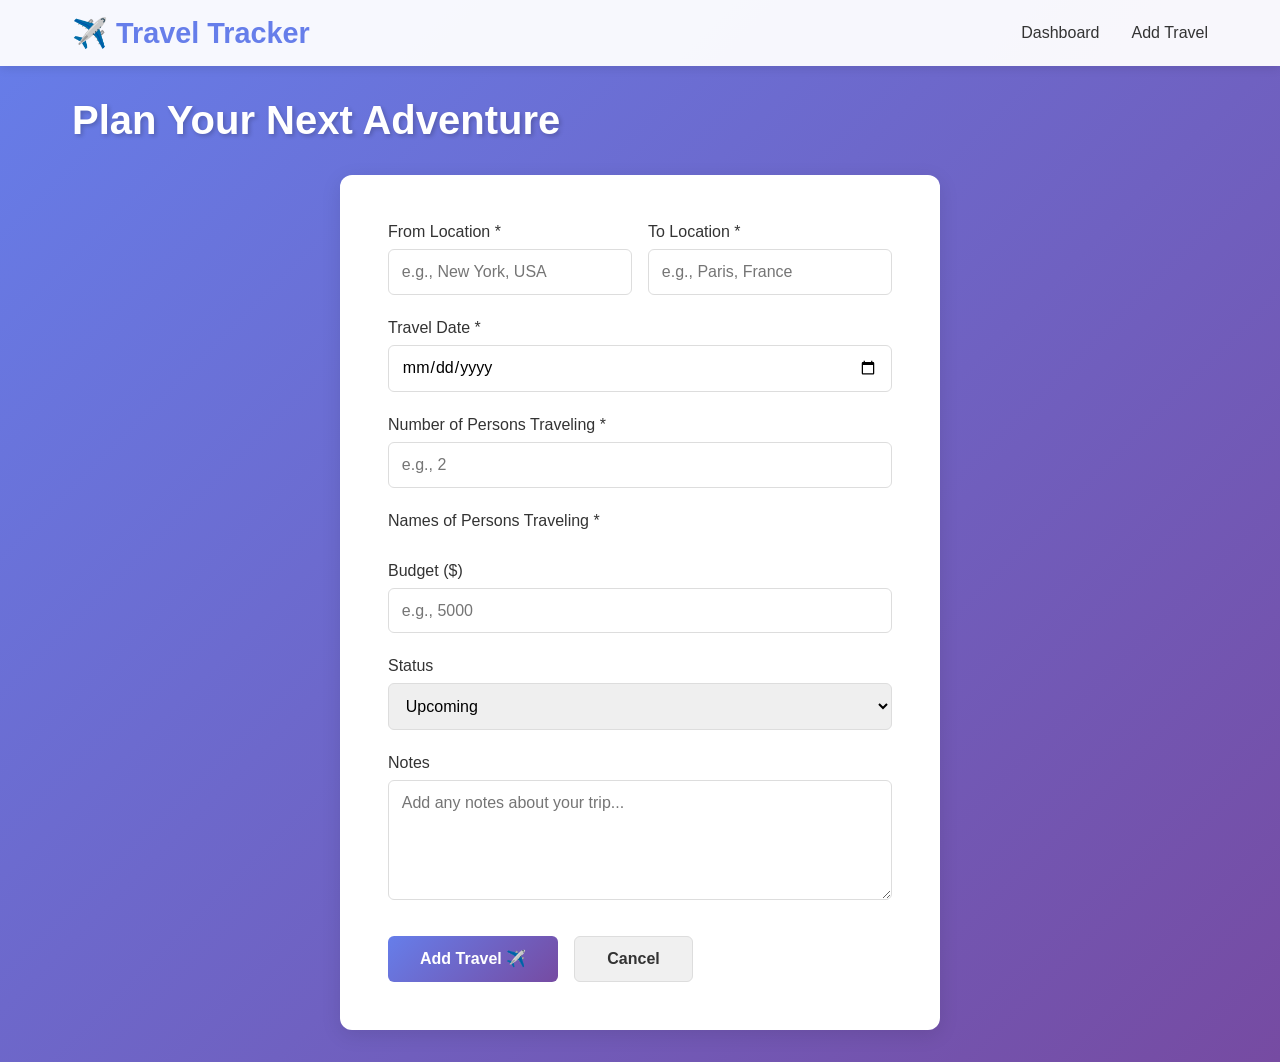
==== templates/index.html @ 1097ee21 "Added travel tracker frontend" ====
<!DOCTYPE html>
<html lang="en">
<head>
    <meta charset="UTF-8">
    <meta name="viewport" content="width=device-width, initial-scale=1.0">
    <title>Add Travel - Travel Tracker</title>
    <link rel="stylesheet" href="/static/css/styles.css">
</head>
<body>
    <header>
        <nav>
            <a href="/" class="logo">✈️ Travel Tracker</a>
            <ul class="nav-links">
                <li><a href="/">Dashboard</a></li>
                <li><a href="/add">Add Travel</a></li>
            </ul>
        </nav>
    </header>

    <div id="message-container"></div>

    <main>
        <h1 class="page-title">Plan Your Next Adventure</h1>
        
        <div class="form-container">
            <form id="add-form">
                <div class="form-row">
                    <div class="form-group">
                        <label for="from-location">From Location *</label>
                        <input type="text" id="from-location" name="from-location" placeholder="e.g., New York, USA" required>
                    </div>
                    <div class="form-group">
                        <label for="to-location">To Location *</label>
                        <input type="text" id="to-location" name="to-location" placeholder="e.g., Paris, France" required>
                    </div>
                </div>

                <div class="form-group">
                    <label for="travel-date">Travel Date *</label>
                    <input type="date" id="travel-date" name="travel-date" required>
                </div>

                <div class="form-group">
                    <label for="number-of-persons">Number of Persons Traveling *</label>
                    <input type="number" id="number-of-persons" name="number-of-persons" placeholder="e.g., 2" min="1" required>
                </div>

                <div class="form-group">
                    <label>Names of Persons Traveling *</label>
                    <div id="person-names-container">
                        <!-- Dynamic person name fields will be generated here -->
                    </div>
                </div>

                <div class="form-group">
                    <label for="budget">Budget ($)</label>
                    <input type="number" id="budget" name="budget" placeholder="e.g., 5000" step="0.01" min="0">
                </div>

                <div class="form-group">
                    <label for="status">Status</label>
                    <select id="status" name="status">
                        <option value="upcoming">Upcoming</option>
                        <option value="ongoing">Ongoing</option>
                        <option value="completed">Completed</option>
                    </select>
                </div>

                <div class="form-group">
                    <label for="notes">Notes</label>
                    <textarea id="notes" name="notes" placeholder="Add any notes about your trip..."></textarea>
                </div>

                <div class="btn-group">
                    <button type="submit" class="btn btn-primary">Add Travel ✈️</button>
                    <a href="/" class="btn btn-secondary">Cancel</a>
                </div>
            </form>
        </div>
    </main>

    <script src="/static/js/script.js"></script>
</body>
</html>
---- static/css/styles.css ----
* {
    margin: 0;
    padding: 0;
    box-sizing: border-box;
}

body {
    font-family: 'Segoe UI', Tahoma, Geneva, Verdana, sans-serif;
    background: linear-gradient(135deg, #667eea 0%, #764ba2 100%);
    min-height: 100vh;
    color: #333;
}

header {
    background: rgba(255, 255, 255, 0.95);
    box-shadow: 0 2px 10px rgba(0, 0, 0, 0.1);
    padding: 1rem 0;
    position: sticky;
    top: 0;
    z-index: 100;
}

nav {
    max-width: 1200px;
    margin: 0 auto;
    display: flex;
    justify-content: space-between;
    align-items: center;
    padding: 0 2rem;
}

.logo {
    font-size: 1.8rem;
    font-weight: bold;
    color: #667eea;
    text-decoration: none;
}

.nav-links {
    display: flex;
    gap: 2rem;
    list-style: none;
}

.nav-links a {
    text-decoration: none;
    color: #333;
    font-weight: 500;
    transition: color 0.3s ease;
}

.nav-links a:hover {
    color: #667eea;
}

.nav-links a.active {
    color: #667eea;
    border-bottom: 2px solid #667eea;
    padding-bottom: 0.2rem;
}

main {
    max-width: 1200px;
    margin: 2rem auto;
    padding: 0 2rem;
}

.container {
    max-width: 1200px;
    margin: 0 auto;
}

.page-title {
    color: white;
    font-size: 2.5rem;
    margin-bottom: 2rem;
    text-shadow: 2px 2px 4px rgba(0, 0, 0, 0.2);
}

/* Dashboard Stats */
.stats-grid {
    display: grid;
    grid-template-columns: repeat(auto-fit, minmax(250px, 1fr));
    gap: 2rem;
    margin-bottom: 3rem;
}

.stat-card {
    background: white;
    padding: 2rem;
    border-radius: 12px;
    box-shadow: 0 5px 20px rgba(0, 0, 0, 0.1);
    text-align: center;
    transition: transform 0.3s ease, box-shadow 0.3s ease;
}

.stat-card:hover {
    transform: translateY(-5px);
    box-shadow: 0 10px 30px rgba(0, 0, 0, 0.2);
}

.stat-label {
    color: #999;
    font-size: 0.9rem;
    text-transform: uppercase;
    letter-spacing: 1px;
    margin-bottom: 0.5rem;
}

.stat-value {
    color: #667eea;
    font-size: 2rem;
    font-weight: bold;
}

/* Forms */
.form-container {
    background: white;
    padding: 3rem;
    border-radius: 12px;
    box-shadow: 0 5px 20px rgba(0, 0, 0, 0.1);
    max-width: 600px;
    margin: 0 auto;
}

.form-group {
    margin-bottom: 1.5rem;
}

label {
    display: block;
    margin-bottom: 0.5rem;
    font-weight: 500;
    color: #333;
}

input, textarea, select {
    width: 100%;
    padding: 0.8rem;
    border: 1px solid #ddd;
    border-radius: 6px;
    font-family: inherit;
    font-size: 1rem;
    transition: border-color 0.3s ease, box-shadow 0.3s ease;
}

input:focus, textarea:focus, select:focus {
    outline: none;
    border-color: #667eea;
    box-shadow: 0 0 0 3px rgba(102, 126, 234, 0.1);
}

textarea {
    resize: vertical;
    min-height: 120px;
}

.form-row {
    display: grid;
    grid-template-columns: 1fr 1fr;
    gap: 1rem;
}

.form-row .form-group {
    margin-bottom: 1.5rem;
}

/* Buttons */
.btn {
    padding: 0.8rem 2rem;
    border: none;
    border-radius: 6px;
    font-size: 1rem;
    font-weight: 600;
    cursor: pointer;
    transition: all 0.3s ease;
    text-decoration: none;
    display: inline-block;
}

.btn-primary {
    background: linear-gradient(135deg, #667eea 0%, #764ba2 100%);
    color: white;
}

.btn-primary:hover {
    transform: translateY(-2px);
    box-shadow: 0 5px 15px rgba(102, 126, 234, 0.4);
}

.btn-primary:active {
    transform: translateY(0);
}

.btn-secondary {
    background: #f0f0f0;
    color: #333;
    border: 1px solid #ddd;
}

.btn-secondary:hover {
    background: #e0e0e0;
}

.btn-danger {
    background: #ff6b6b;
    color: white;
}

.btn-danger:hover {
    background: #ff5252;
    transform: translateY(-2px);
    box-shadow: 0 5px 15px rgba(255, 107, 107, 0.4);
}

.btn-success {
    background: #51cf66;
    color: white;
}

.btn-success:hover {
    background: #40c057;
    transform: translateY(-2px);
    box-shadow: 0 5px 15px rgba(81, 207, 102, 0.4);
}

.btn-group {
    display: flex;
    gap: 1rem;
    margin-top: 2rem;
}

/* Filters and Search */
.filter-section {
    background: white;
    padding: 2rem;
    border-radius: 12px;
    margin-bottom: 2rem;
    display: flex;
    gap: 1rem;
    flex-wrap: wrap;
    align-items: flex-end;
    box-shadow: 0 2px 10px rgba(0, 0, 0, 0.05);
}

.filter-group {
    flex: 1;
    min-width: 200px;
}

.filter-group label {
    display: block;
    margin-bottom: 0.5rem;
    font-weight: 500;
}

.filter-group input,
.filter-group select {
    width: 100%;
    padding: 0.6rem;
    border: 1px solid #ddd;
    border-radius: 6px;
}

/* Travels Table */
.travels-container {
    display: grid;
    grid-template-columns: repeat(auto-fill, minmax(350px, 1fr));
    gap: 2rem;
    margin-top: 2rem;
}

.travels-list {
    background: white;
    padding: 2rem;
    border-radius: 12px;
    box-shadow: 0 2px 10px rgba(0, 0, 0, 0.05);
}

.travel-card {
    background: white;
    border: 1px solid #e0e0e0;
    border-radius: 12px;
    padding: 1.5rem;
    transition: all 0.3s ease;
    box-shadow: 0 2px 10px rgba(0, 0, 0, 0.05);
}

.travel-card:hover {
    transform: translateY(-5px);
    box-shadow: 0 10px 30px rgba(0, 0, 0, 0.15);
    border-color: #667eea;
}

.travel-card-header {
    display: flex;
    justify-content: space-between;
    align-items: start;
    margin-bottom: 1rem;
}

.travel-destination {
    font-size: 1.5rem;
    font-weight: bold;
    color: #667eea;
}

.travel-status {
    display: inline-block;
    padding: 0.4rem 0.8rem;
    border-radius: 20px;
    font-size: 0.8rem;
    font-weight: 600;
    text-transform: uppercase;
}

.status-upcoming {
    background: #e3f2fd;
    color: #1976d2;
}

.status-ongoing {
    background: #fff3e0;
    color: #f57c00;
}

.status-completed {
    background: #e8f5e9;
    color: #388e3c;
}

.travel-dates {
    color: #666;
    font-size: 0.9rem;
    margin-bottom: 1rem;
}

.travel-budget {
    display: grid;
    grid-template-columns: 1fr 1fr;
    gap: 1rem;
    margin-bottom: 1rem;
    padding-bottom: 1rem;
    border-bottom: 1px solid #e0e0e0;
}

.budget-item {
    display: flex;
    flex-direction: column;
}

.budget-label {
    color: #999;
    font-size: 0.8rem;
    text-transform: uppercase;
}

.budget-value {
    color: #667eea;
    font-size: 1.2rem;
    font-weight: bold;
}

.travel-notes {
    color: #666;
    font-size: 0.95rem;
    margin-bottom: 1rem;
    padding: 0.8rem;
    background: #f9f9f9;
    border-left: 3px solid #667eea;
    border-radius: 4px;
}

.travel-actions {
    display: flex;
    gap: 0.5rem;
}

.travel-actions button {
    flex: 1;
}

/* Table View */
.travels-table {
    width: 100%;
    border-collapse: collapse;
    background: white;
    border-radius: 12px;
    overflow: hidden;
    box-shadow: 0 2px 10px rgba(0, 0, 0, 0.05);
}

.travels-table thead {
    background: linear-gradient(135deg, #667eea 0%, #764ba2 100%);
    color: white;
}

.travels-table th {
    padding: 1.2rem;
    text-align: left;
    font-weight: 600;
}

.travels-table td {
    padding: 1.2rem;
    border-bottom: 1px solid #e0e0e0;
}

.travels-table tbody tr:hover {
    background: #f9f9f9;
}

.travels-table .actions-cell {
    display: flex;
    gap: 0.5rem;
}

/* Empty State */
.empty-state {
    text-align: center;
    padding: 3rem 2rem;
    background: white;
    border-radius: 12px;
    color: #999;
}

.empty-state-icon {
    font-size: 3rem;
    margin-bottom: 1rem;
}

.empty-state h3 {
    color: #666;
    margin-bottom: 0.5rem;
}

.empty-state p {
    color: #999;
    margin-bottom: 1.5rem;
}

/* Success/Error Messages */
.message {
    padding: 1rem;
    border-radius: 6px;
    margin-bottom: 1rem;
    animation: slideIn 0.3s ease;
}

@keyframes slideIn {
    from {
        transform: translateY(-20px);
        opacity: 0;
    }
    to {
        transform: translateY(0);
        opacity: 1;
    }
}

.message.success {
    background: #e8f5e9;
    color: #388e3c;
    border-left: 4px solid #388e3c;
}

.message.error {
    background: #ffebee;
    color: #d32f2f;
    border-left: 4px solid #d32f2f;
}

.message.info {
    background: #e3f2fd;
    color: #1976d2;
    border-left: 4px solid #1976d2;
}

.close-message {
    float: right;
    cursor: pointer;
    font-weight: bold;
}

/* Responsive Design */
@media (max-width: 768px) {
    nav {
        flex-direction: column;
        gap: 1rem;
        padding: 1rem;
    }

    .nav-links {
        width: 100%;
        justify-content: center;
        flex-wrap: wrap;
    }

    .page-title {
        font-size: 1.8rem;
    }

    .form-container {
        padding: 1.5rem;
    }

    .form-row {
        grid-template-columns: 1fr;
    }

    .filter-section {
        flex-direction: column;
        align-items: stretch;
    }

    .filter-group {
        min-width: auto;
    }

    .travels-container {
        grid-template-columns: 1fr;
    }

    .travels-table {
        font-size: 0.9rem;
    }

    .travels-table th,
    .travels-table td {
        padding: 0.8rem;
    }

    .btn {
        padding: 0.6rem 1.2rem;
        font-size: 0.9rem;
    }

    main {
        padding: 0 1rem;
    }
}

@media (max-width: 480px) {
    .logo {
        font-size: 1.4rem;
    }

    .page-title {
        font-size: 1.5rem;
    }

    .stat-grid {
        grid-template-columns: 1fr;
        gap: 1rem;
    }

    .form-row {
        grid-template-columns: 1fr;
    }

    .btn-group {
        flex-direction: column;
    }

    .btn {
        width: 100%;
        text-align: center;
    }

    .travel-card-header {
        flex-direction: column;
    }

    .travel-budget {
        grid-template-columns: 1fr;
    }
}

/* Loading State */
.loading {
    display: inline-block;
    width: 20px;
    height: 20px;
    border: 3px solid rgba(102, 126, 234, 0.3);
    border-radius: 50%;
    border-top-color: #667eea;
    animation: spin 1s linear infinite;
}

@keyframes spin {
    to {
        transform: rotate(360deg);
    }
}

/* Utilities */
.hidden {
    display: none;
}

.text-center {
    text-align: center;
}

.mt-1 {
    margin-top: 0.5rem;
}

.mt-2 {
    margin-top: 1rem;
}

.mt-3 {
    margin-top: 2rem;
}

.mb-1 {
    margin-bottom: 0.5rem;
}

.mb-2 {
    margin-bottom: 1rem;
}

.mb-3 {
    margin-bottom: 2rem;
}

/* Person Name Fields */
#person-names-container {
    display: flex;
    flex-direction: column;
    gap: 0.5rem;
}

.person-name-field {
    width: 100%;
    padding: 0.6rem;
    border: 1px solid #ddd;
    border-radius: 6px;
    font-family: inherit;
    font-size: 1rem;
    transition: border-color 0.3s ease, box-shadow 0.3s ease;
}

.person-name-field:focus {
    outline: none;
    border-color: #667eea;
    box-shadow: 0 0 0 3px rgba(102, 126, 234, 0.1);
}

/* Travel Info Display */
.travel-info {
    display: grid;
    grid-template-columns: 1fr 1fr;
    gap: 1rem;
    margin-bottom: 1rem;
    padding-bottom: 1rem;
    border-bottom: 1px solid #e0e0e0;
}

.info-item {
    display: flex;
    flex-direction: column;
}

.info-label {
    color: #999;
    font-size: 0.8rem;
    text-transform: uppercase;
    font-weight: 600;
    margin-bottom: 0.25rem;
}

.info-value {
    color: #667eea;
    font-size: 1.1rem;
    font-weight: bold;
}

.travel-names {
    color: #666;
    font-size: 0.95rem;
    margin-bottom: 1rem;
    padding: 0.8rem;
    background: #f9f9f9;
    border-left: 3px solid #667eea;
    border-radius: 4px;
}
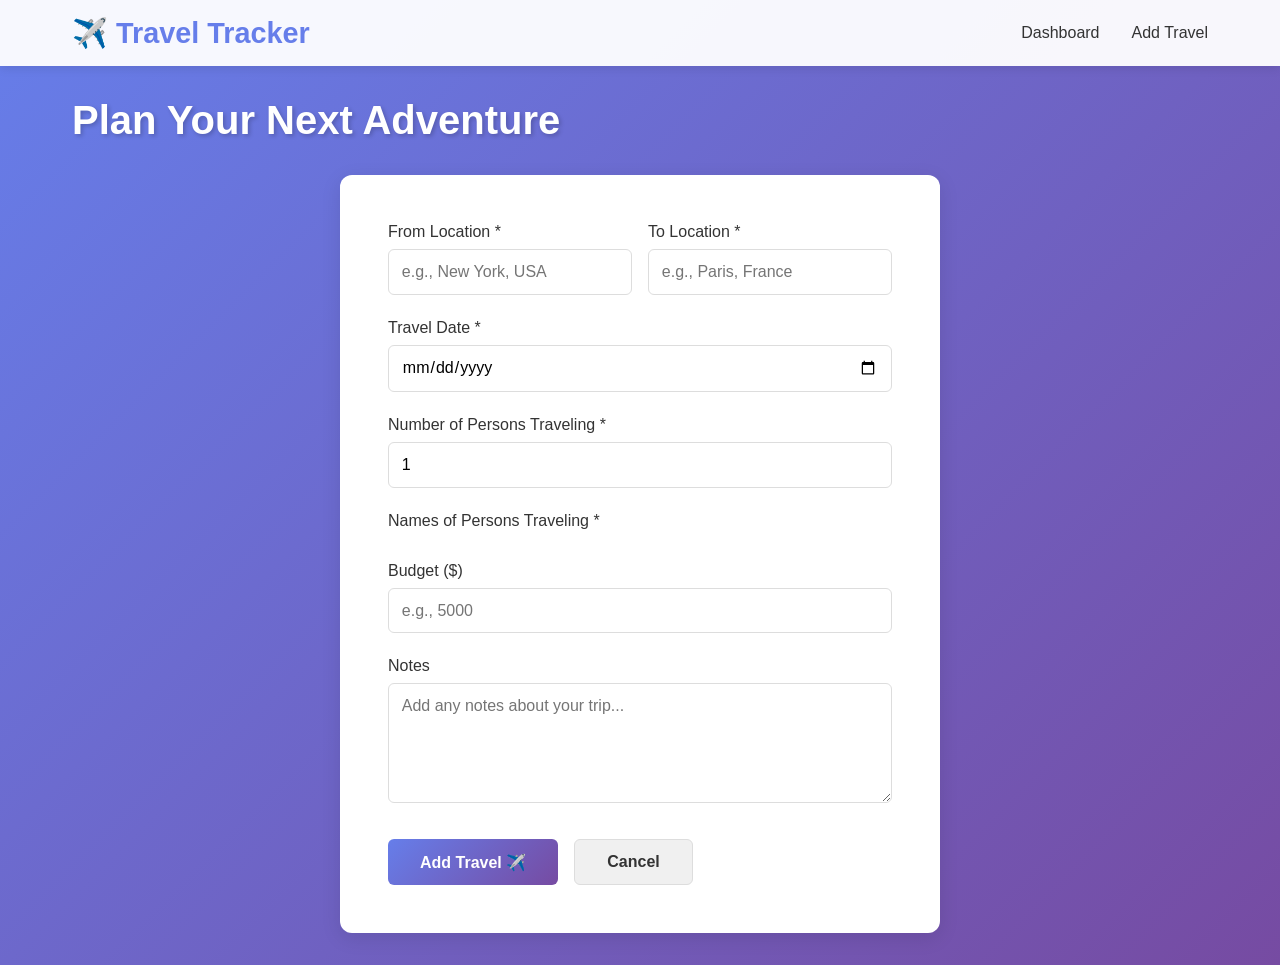
==== commit a0a08a5e: "Removed status and updated no.of persons to 1 by default" ====
--- a/templates/index.html
+++ b/templates/index.html
@@ -42,7 +42,7 @@
 
                 <div class="form-group">
                     <label for="number-of-persons">Number of Persons Traveling *</label>
-                    <input type="number" id="number-of-persons" name="number-of-persons" placeholder="e.g., 2" min="1" required>
+                    <input type="number" id="number-of-persons" name="number-of-persons" value="1" placeholder="e.g., 2" min="1" required>
                 </div>
 
                 <div class="form-group">
@@ -55,15 +55,6 @@
                 <div class="form-group">
                     <label for="budget">Budget ($)</label>
                     <input type="number" id="budget" name="budget" placeholder="e.g., 5000" step="0.01" min="0">
-                </div>
-
-                <div class="form-group">
-                    <label for="status">Status</label>
-                    <select id="status" name="status">
-                        <option value="upcoming">Upcoming</option>
-                        <option value="ongoing">Ongoing</option>
-                        <option value="completed">Completed</option>
-                    </select>
                 </div>
 
                 <div class="form-group">
--- a/static/css/styles.css
+++ b/static/css/styles.css
@@ -1,3 +1,116 @@
+/* Travel Management Panel (Filter Section) */
+.travel-panel-container {
+    background: linear-gradient(135deg, #e0e7ff 0%, #f8fafc 100%);
+    border-radius: 18px;
+    box-shadow: 0 4px 24px rgba(80, 80, 180, 0.08);
+    padding: 2rem 2.5rem 1.5rem 2.5rem;
+    margin: 2rem auto 2.5rem auto;
+    max-width: 1100px;
+}
+
+.travel-panel-title {
+    font-size: 1.7rem;
+    font-weight: 600;
+    color: #3b3b5c;
+    margin-bottom: 1.5rem;
+    letter-spacing: 0.5px;
+}
+
+.travel-panel-filters {
+    width: 100%;
+}
+
+.travel-panel-row {
+    display: flex;
+    flex-wrap: wrap;
+    gap: 1.5rem;
+    align-items: flex-end;
+}
+
+.travel-panel-group {
+    display: flex;
+    flex-direction: column;
+    min-width: 180px;
+    flex: 1 1 180px;
+}
+
+.search-group {
+    min-width: 260px;
+    flex: 2 1 260px;
+}
+
+.button-group {
+    display: flex;
+    flex-direction: row;
+    gap: 0.8rem;
+    min-width: 180px;
+    flex: 1 1 180px;
+    align-items: flex-end;
+}
+
+.travel-panel-input {
+    margin-top: 0.4rem;
+    padding: 0.6rem 1rem;
+    border: 1px solid #c7d2fe;
+    border-radius: 8px;
+    background: #fff;
+    font-size: 1rem;
+    transition: border 0.2s;
+}
+
+.travel-panel-input:focus {
+    border-color: #6366f1;
+    outline: none;
+}
+
+.travel-panel-btn {
+    padding: 0.6rem 1.3rem;
+    border: none;
+    border-radius: 8px;
+    font-size: 1.05rem;
+    font-weight: 500;
+    cursor: pointer;
+    transition: background 0.2s, color 0.2s, box-shadow 0.2s;
+    margin-top: 1.7rem;
+    box-shadow: 0 2px 8px rgba(99, 102, 241, 0.07);
+}
+
+.search-btn {
+    background: linear-gradient(90deg, #6366f1 0%, #818cf8 100%);
+    color: #fff;
+}
+
+.search-btn:hover {
+    background: linear-gradient(90deg, #4f46e5 0%, #6366f1 100%);
+}
+
+.reset-btn {
+    background: #f3f4f6;
+    color: #374151;
+    border: 1px solid #cbd5e1;
+}
+
+.reset-btn:hover {
+    background: #e0e7ef;
+    color: #1e293b;
+}
+
+.icon {
+    margin-right: 0.5em;
+    font-size: 1.1em;
+    vertical-align: middle;
+}
+
+@media (max-width: 900px) {
+    .travel-panel-row {
+        flex-direction: column;
+        gap: 1.2rem;
+    }
+    .button-group {
+        margin-top: 0.5rem;
+        justify-content: flex-start;
+    }
+}
 * {
     margin: 0;
     padding: 0;
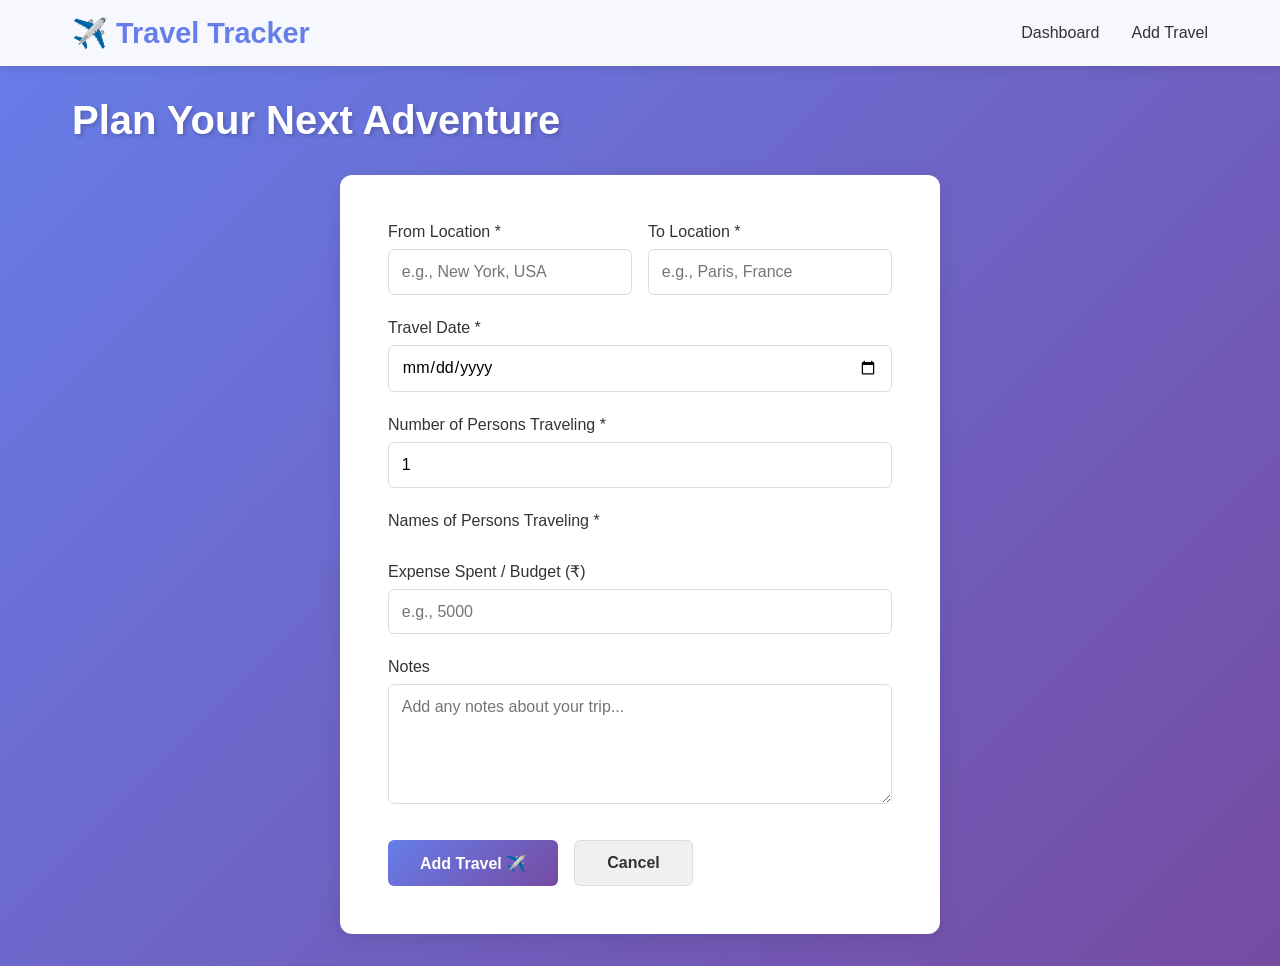
==== commit 4c1f2324: "Update Budget as Expenses spent/Budget" ====
--- a/templates/index.html
+++ b/templates/index.html
@@ -53,7 +53,7 @@
                 </div>
 
                 <div class="form-group">
-                    <label for="budget">Budget ($)</label>
+                    <label for="budget">Expense Spent / Budget (₹)</label>
                     <input type="number" id="budget" name="budget" placeholder="e.g., 5000" step="0.01" min="0">
                 </div>
 
